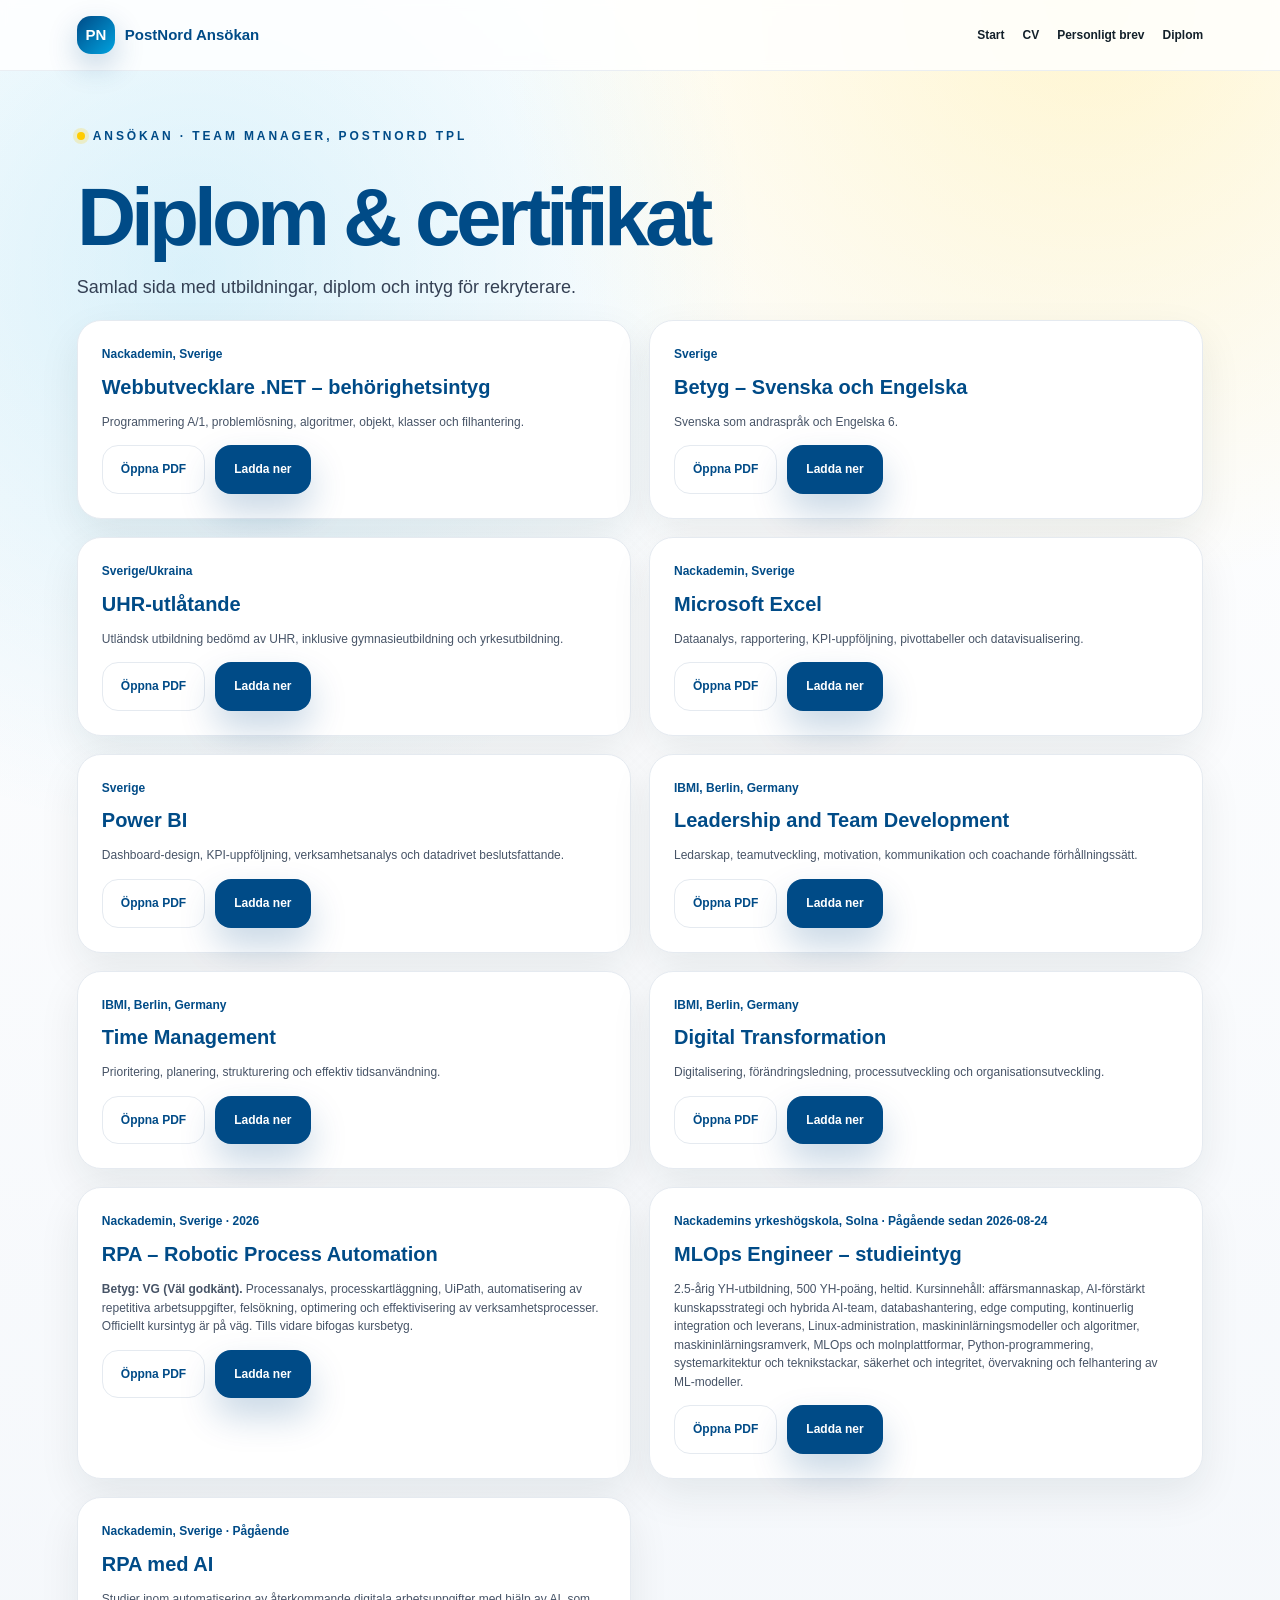
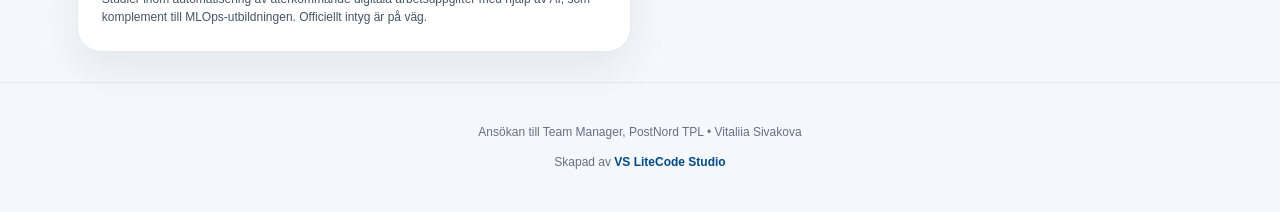
==== html/diplom.html @ fef62943 "Initial commit: PostNord TPL Team Manager application site 3D career-route intro, CV/personligt brev" ====
<!DOCTYPE html>
<html lang="sv">

<head>
  <meta charset="UTF-8" />
  <meta name="viewport" content="width=device-width, initial-scale=1.0" />
  <title>Diplom & certifikat – Vitaliia Sivakova</title>
  <link rel="stylesheet" href="../css/styles.css" />
</head>

<body>

  <header class="site-header">
    <a class="brand" href="../index.html" aria-label="Startsida">
      <span class="brand-mark">PN</span>
      <span>PostNord Ansökan</span>
    </a>
    <button class="nav-toggle" aria-label="Öppna meny">☰</button>
    <nav class="nav">
      <a href="../index.html">Start</a>
      <a href="cv.html">CV</a>
      <a href="personligt-brev.html">Personligt brev</a>
      <a href="diplom.html">Diplom</a>
    </nav>
  </header>

  <main class="document-hero">
    <span class="page-kicker">Ansökan · Team Manager, PostNord TPL</span>
    <h1 class="split-3d-title">Diplom &amp; certifikat</h1>
    <p class="lead">Samlad sida med utbildningar, diplom och intyg för rekryterare.</p>
    <section class="diploma-grid">

      <article class="card diploma-card reveal">
        <div class="meta">Nackademin, Sverige</div>
        <h3>Webbutvecklare .NET – behörighetsintyg</h3>
        <p>Programmering A/1, problemlösning, algoritmer, objekt, klasser och filhantering.</p>
        <div class="mini-actions">
          <a class="btn secondary" href="../pdf/behörighetsintyg-programmering-nackademin.pdf">Öppna PDF</a>
          <a class="btn primary" href="../pdf/behörighetsintyg-programmering-nackademin.pdf" download>Ladda ner</a>
        </div>
      </article>


      <article class="card diploma-card reveal">
        <div class="meta">Sverige</div>
        <h3>Betyg – Svenska och Engelska</h3>
        <p>Svenska som andraspråk och Engelska 6.</p>
        <div class="mini-actions">
          <a class="btn secondary" href="../pdf/betyg-sverige-sv-eng.pdf">Öppna PDF</a>
          <a class="btn primary" href="../pdf/betyg-sverige-sv-eng.pdf" download>Ladda ner</a>
        </div>
      </article>


      <article class="card diploma-card reveal">
        <div class="meta">Sverige/Ukraina</div>
        <h3>UHR-utlåtande</h3>
        <p>Utländsk utbildning bedömd av UHR, inklusive gymnasieutbildning och yrkesutbildning.</p>
        <div class="mini-actions">
          <a class="btn secondary" href="../pdf/uhr-utlatande.pdf">Öppna PDF</a>
          <a class="btn primary" href="../pdf/uhr-utlatande.pdf" download>Ladda ner</a>
        </div>
      </article>


      <article class="card diploma-card reveal">
        <div class="meta">Nackademin, Sverige</div>
        <h3>Microsoft Excel</h3>
        <p>Dataanalys, rapportering, KPI-uppföljning, pivottabeller och datavisualisering.</p>
        <div class="mini-actions">
          <a class="btn secondary" href="../pdf/excel-nackademin.pdf">Öppna PDF</a>
          <a class="btn primary" href="../pdf/excel-nackademin.pdf" download>Ladda ner</a>
        </div>
      </article>


      <article class="card diploma-card reveal">
        <div class="meta">Sverige</div>
        <h3>Power BI</h3>
        <p>Dashboard-design, KPI-uppföljning, verksamhetsanalys och datadrivet beslutsfattande.</p>
        <div class="mini-actions">
          <a class="btn secondary" href="../pdf/power-bi-certificate.pdf">Öppna PDF</a>
          <a class="btn primary" href="../pdf/power-bi-certificate.pdf" download>Ladda ner</a>
        </div>
      </article>


      <article class="card diploma-card reveal">
        <div class="meta">IBMI, Berlin, Germany</div>
        <h3>Leadership and Team Development</h3>
        <p>Ledarskap, teamutveckling, motivation, kommunikation och coachande förhållningssätt.</p>
        <div class="mini-actions">
          <a class="btn secondary" href="../pdf/leadership-team-development-ibmi.pdf">Öppna PDF</a>
          <a class="btn primary" href="../pdf/leadership-team-development-ibmi.pdf" download>Ladda ner</a>
        </div>
      </article>


      <article class="card diploma-card reveal">
        <div class="meta">IBMI, Berlin, Germany</div>
        <h3>Time Management</h3>
        <p>Prioritering, planering, strukturering och effektiv tidsanvändning.</p>
        <div class="mini-actions">
          <a class="btn secondary" href="../pdf/time-management-ibmi.pdf">Öppna PDF</a>
          <a class="btn primary" href="../pdf/time-management-ibmi.pdf" download>Ladda ner</a>
        </div>
      </article>


      <article class="card diploma-card reveal">
        <div class="meta">IBMI, Berlin, Germany</div>
        <h3>Digital Transformation</h3>
        <p>Digitalisering, förändringsledning, processutveckling och organisationsutveckling.</p>
        <div class="mini-actions">
          <a class="btn secondary" href="../pdf/digital-transformation-ibmi.pdf">Öppna PDF</a>
          <a class="btn primary" href="../pdf/digital-transformation-ibmi.pdf" download>Ladda ner</a>
        </div>
      </article>


      

    
      

    
      <article class="card diploma-card reveal">
        <div class="meta">Nackademin, Sverige · 2026</div>
        <h3>RPA – Robotic Process Automation</h3>
        <p><strong>Betyg: VG (Väl godkänt).</strong> Processanalys, processkartläggning, UiPath, automatisering av repetitiva arbetsuppgifter, felsökning, optimering och effektivisering av verksamhetsprocesser. Officiellt kursintyg är på väg. Tills vidare bifogas kursbetyg.</p>
        <div class="mini-actions">
          <a class="btn secondary" href="../pdf/RPA_VG_Nackademin_Official.png">Öppna PDF</a>
          <a class="btn primary" href="../pdf/RPA_VG_Nackademin_Official.png" download>Ladda ner</a>
        </div>
      </article>

      <article class="card diploma-card reveal">
        <div class="meta">Nackademins yrkeshögskola, Solna · Pågående sedan 2026-08-24</div>
        <h3>MLOps Engineer – studieintyg</h3>
        <p>2.5-årig YH-utbildning, 500 YH-poäng, heltid. Kursinnehåll: affärsmannaskap, AI-förstärkt kunskapsstrategi och hybrida AI-team, databashantering, edge computing, kontinuerlig integration och leverans, Linux-administration, maskininlärningsmodeller och algoritmer, maskininlärningsramverk, MLOps och molnplattformar, Python-programmering, systemarkitektur och teknikstackar, säkerhet och integritet, övervakning och felhantering av ML-modeller.</p>
        <div class="mini-actions">
          <a class="btn secondary" href="../pdf/studieintyg-mlops-engineer-nackademin.pdf">Öppna PDF</a>
          <a class="btn primary" href="../pdf/studieintyg-mlops-engineer-nackademin.pdf" download>Ladda ner</a>
        </div>
      </article>

      <article class="card diploma-card reveal">
        <div class="meta">Nackademin, Sverige · Pågående</div>
        <h3>RPA med AI</h3>
        <p>Studier inom automatisering av återkommande digitala arbetsuppgifter med hjälp av AI, som komplement till MLOps-utbildningen. Officiellt intyg är på väg.</p>
      </article>

    </section>
  </main>

  <footer class="footer">
    <p>Ansökan till Team Manager, PostNord TPL • Vitaliia Sivakova</p>
    <p>Skapad av <a class="studio-link" href="https://bondarenkovita35-afk.github.io/vs-litecode-studio/"
        target="_blank" rel="noopener">VS LiteCode Studio</a></p>
  </footer>

  <script src="../js/app.js"></script>
</body>

</html>
---- css/styles.css ----
:root{
  --blue:#004B87;
  --light-blue:#00A3E0;
  --yellow:#FFCC00;
  --ink:#13202A;
  --muted:#667085;
  --bg:#F4F7FB;
  --card:#FFFFFF;
  --line:#E5EAF0;
  --shadow:0 24px 70px rgba(19,32,42,.14);
  --radius:24px;
}

*{box-sizing:border-box}
html{scroll-behavior:smooth}
body{
  margin:0;
  font-family:Arial, Helvetica, sans-serif;
  font-size:12px;
  line-height:1.55;
  color:var(--ink);
  background:
    radial-gradient(circle at 15% 15%, rgba(0,163,224,.14), transparent 30%),
    radial-gradient(circle at 85% 0%, rgba(255,204,0,.18), transparent 28%),
    linear-gradient(180deg,#fff,var(--bg));
  min-height:100vh;
}

body.loading{overflow:hidden}

/* ===================== INTRO — karriärresan ===================== */
.intro{
  position:fixed;inset:0;z-index:1000;overflow:hidden;perspective:1600px;color:#fff;
  background:
    radial-gradient(circle at 18% 12%, rgba(0,163,224,.16), transparent 32%),
    radial-gradient(circle at 85% 85%, rgba(255,204,0,.10), transparent 30%),
    linear-gradient(160deg,#03060c 0%,#071b33 55%,#020409 100%);
  transition:opacity 1s ease, visibility 1s ease, transform 1s ease;
}
.intro.hide{opacity:0;visibility:hidden;transform:scale(1.04)}

.starfield{
  position:absolute;inset:0;pointer-events:none;z-index:1;
  background-image:
    radial-gradient(circle, rgba(255,255,255,.95) 0 1px, transparent 1.6px),
    radial-gradient(circle, rgba(255,204,0,.75) 0 1px, transparent 1.5px),
    radial-gradient(circle, rgba(0,183,255,.8) 0 1px, transparent 1.7px);
  background-size:150px 150px, 210px 210px, 270px 270px;
  background-position:0 0, 60px 80px, 120px 30px;
  opacity:.32;
  animation:starTwinkle 3.6s ease-in-out infinite alternate;
}
@keyframes starTwinkle{0%{opacity:.28}100%{opacity:.68}}

.intro.finale-active .starfield{animation-play-state:paused;opacity:0 !important}

.grid-floor{
  position:absolute;left:50%;bottom:-12%;width:170%;height:60%;
  transform:translateX(-50%) rotateX(58deg);
  background-image:
    repeating-linear-gradient(0deg, rgba(0,210,255,.30) 0 2px, transparent 2px 64px),
    repeating-linear-gradient(90deg, rgba(0,210,255,.30) 0 2px, transparent 2px 64px);
  background-position:0 0;
  -webkit-mask-image:radial-gradient(ellipse at center, #000 45%, transparent 78%);
          mask-image:radial-gradient(ellipse at center, #000 45%, transparent 78%);
  animation:gridNeonPulse 3s ease-in-out infinite alternate;
}
@keyframes gridNeonPulse{
  0%{opacity:.55;filter:drop-shadow(0 0 8px rgba(0,183,255,.4)) drop-shadow(0 0 20px rgba(0,183,255,.22))}
  100%{opacity:.95;filter:drop-shadow(0 0 16px rgba(255,204,0,.55)) drop-shadow(0 0 40px rgba(0,183,255,.5))}
}

.intro-vignette{position:absolute;inset:0;pointer-events:none;z-index:3;background:radial-gradient(ellipse at center, transparent 0 40%, rgba(0,0,0,.46) 78%, rgba(0,0,0,.82) 100%)}

.intro-topbar{position:absolute;top:0;left:0;right:0;z-index:20;display:flex;align-items:center;justify-content:space-between;padding:22px 28px}
.intro-progress-track{position:absolute;top:0;left:0;right:0;height:3px;background:rgba(255,255,255,.12);z-index:21}
.intro-progress-bar{height:100%;width:0%;background:linear-gradient(90deg,var(--light-blue),var(--yellow))}
.intro-label{font-size:11px;letter-spacing:.28em;text-transform:uppercase;color:rgba(255,255,255,.75);opacity:0;transition:opacity .8s ease}
.intro.ready .intro-label{opacity:1}
.skip-btn{font:inherit;font-size:12px;letter-spacing:.14em;text-transform:uppercase;color:#fff;background:rgba(255,255,255,.08);border:1px solid rgba(255,255,255,.28);border-radius:999px;padding:9px 16px;cursor:pointer;display:flex;align-items:center;gap:8px}
.skip-btn:hover{background:rgba(255,255,255,.18)}

.route-wrap{position:absolute;inset:0;display:grid;place-items:center;z-index:4;transform-style:preserve-3d;opacity:1;transition:opacity 1s ease}
.intro.finale-active .route-wrap{opacity:0}
.intro.finale-active .grid-floor{animation-play-state:paused;opacity:0!important;transition:opacity .8s ease}
.route-tilt{position:relative;width:min(1240px,95vw);aspect-ratio:2/1;transform-style:preserve-3d}
.route-svg{position:absolute;inset:0;width:100%;height:100%;overflow:visible}
.route-svg-mobile{display:none}
.route-path{fill:none;stroke:url(#routeGrad);stroke-width:3;stroke-linecap:round;filter:drop-shadow(0 0 8px rgba(0,183,255,.5))}
.marker{position:absolute;width:12px;height:12px;margin:-6px;border-radius:50%;background:#fff;box-shadow:0 0 14px #fff,0 0 34px rgba(0,183,255,.9);opacity:0;transition:opacity .3s ease}
.marker.show{opacity:1}

.pin{position:absolute;left:var(--dx);top:var(--dy);transform:translate(-50%,-50%);text-align:center;z-index:6}
.pin-dot{width:12px;height:12px;margin:0 auto;border-radius:50%;background:#8ee8ff;box-shadow:0 0 14px #8ee8ff,0 0 32px rgba(0,183,255,.85);opacity:0;transform:scale(.3);transition:opacity .4s ease, transform .4s cubic-bezier(.16,1,.3,1)}
.pin-dot.gold{background:#ffe28a;box-shadow:0 0 16px #ffe28a,0 0 38px rgba(255,204,0,.9)}
.pin.show .pin-dot{opacity:1;transform:scale(1)}
.pin-card{position:absolute;left:50%;transform:translate(-50%,8px);width:250px;padding:14px 17px;border-radius:16px;background:rgba(4,16,30,.8);border:1px solid rgba(255,255,255,.18);backdrop-filter:blur(3px);opacity:0;transition:opacity .5s ease .1s, transform .5s cubic-bezier(.16,1,.3,1) .1s;pointer-events:none}
.pin-card b{display:block;font-size:15px;letter-spacing:.02em;color:#ffe28a}
.pin-card span{display:block;margin-top:5px;font-size:13px;line-height:1.4;color:#dff3ff}
.pin.above .pin-card{bottom:18px;transform:translate(-50%,8px)}
.pin.below .pin-card{top:18px;transform:translate(-50%,-8px)}
.pin.show .pin-card{opacity:1;transform:translate(-50%,0)}
.pin-short{display:none;font-size:11px;font-weight:800;letter-spacing:.03em;color:#ffe28a;white-space:nowrap}
.pin.show:not(.active) .pin-card{width:auto;padding:7px 12px;border-radius:10px}
.pin.show:not(.active) .pin-card b,.pin.show:not(.active) .pin-card span{display:none}
.pin.show:not(.active) .pin-card .pin-short{display:block}
.pin.active .pin-dot{transform:scale(1.25)}
.pin-card.gold b{color:#fff4bf}
.pin-card.gold{border-color:rgba(255,204,0,.35)}
/* on the wide desktop route the first/last waypoint sit close to its edge —
   anchor their cards inward instead of centering, so nothing overflows
   off-screen even on a narrower desktop window. Not needed below 821px:
   the mobile route below is a different, vertical layout where no
   waypoint sits near the screen edge. */
@media(min-width:821px){
  .pin.edge-left .pin-card{left:0;transform:translate(0,8px)}
  .pin.edge-left.below .pin-card{transform:translate(0,-8px)}
  .pin.edge-left.show:not(.active) .pin-card{transform:translate(0,8px)}
  .pin.edge-right .pin-card{left:auto;right:0;transform:translate(0,8px)}
  .pin.edge-right.below .pin-card{transform:translate(0,-8px)}
  .pin.edge-right.show:not(.active) .pin-card{transform:translate(0,8px)}
}

.finale{position:absolute;inset:0;display:grid;place-items:center;text-align:center;z-index:8;opacity:0;pointer-events:none;transform:translateZ(0) scale(.92);transition:opacity .8s ease, transform .8s cubic-bezier(.16,1,.3,1)}
.finale.show{opacity:1;transform:translateZ(0) scale(1)}
.photo-portal{width:190px;height:190px;border-radius:50%;overflow:hidden;border:3px solid rgba(255,204,0,.85);box-shadow:0 0 60px rgba(0,183,255,.55),0 0 110px rgba(255,204,0,.3);opacity:0;transform:scale(.4) rotate(-16deg);filter:blur(4px);transition:opacity .9s cubic-bezier(.16,1,.3,1), transform .9s cubic-bezier(.16,1,.3,1), filter .9s ease}
.photo-portal img{width:100%;height:100%;object-fit:cover;object-position:center 20%;display:block}
.finale.show .photo-portal{opacity:1;transform:scale(1) rotate(0);filter:blur(0)}
.word{position:relative;font-family:Georgia,'Times New Roman',serif;font-weight:800;text-transform:uppercase;color:#ffe7b3;line-height:.95;white-space:nowrap;margin-top:20px;text-shadow:0 0 14px rgba(255,204,0,.42),0 0 32px rgba(0,183,255,.26),0 16px 60px rgba(0,0,0,.7);opacity:0;transition:opacity .3s ease}
.word.show{opacity:1}
.word::before,.word::after{content:attr(data-text);position:absolute;inset:0;pointer-events:none;mix-blend-mode:screen;opacity:.3}
.word::before{color:#28c7ff;transform:translate3d(-1.5px,-1px,0)}
.word::after{color:#ffcc00;transform:translate3d(1.5px,1px,0)}
.word-name{font-size:clamp(28px,4.6vw,60px)}
.finale-kicker{margin-top:16px;font-size:11px;letter-spacing:.34em;text-transform:uppercase;color:#bfeaff;opacity:0;transition:opacity .5s ease}
.finale-kicker.show{opacity:1}
.word-role{font-size:clamp(20px,3.2vw,38px);margin-top:4px}
.lt{display:inline-block;opacity:0;transform:translateY(20px) rotateX(70deg)}
.word.show .lt{animation:letterIn .55s cubic-bezier(.16,1,.3,1) forwards}
@keyframes letterIn{to{opacity:1;transform:translateY(0) rotateX(0)}}
.role-sub{margin-top:14px;font-size:13px;letter-spacing:.06em;color:#d8f4ff;max-width:420px;opacity:0;transition:opacity .6s ease .2s}
.role-sub.show{opacity:1}

@media(max-width:820px){
  /* the wide 2:1 desktop route becomes a tall, tighter zig-zag so it
     actually fills a phone screen instead of shrinking into a thin strip */
  .route-tilt{width:min(400px,92vw);aspect-ratio:1/2}
  .route-svg-desktop{display:none}
  .route-svg-mobile{display:block}
  .pin{left:var(--mx);top:var(--my)}

  .intro .pin-card{width:150px;font-size:10px}
  .intro .word-name{font-size:26px}
  .intro .word-role{font-size:18px}
  .intro .photo-portal{width:140px;height:140px}

  /* the mobile path zig-zags between a left and a right column with
     waypoints fairly close together vertically — a card anchored above
     or below (like on desktop) would be tall enough to cover the next
     waypoint. Anchoring it sideways, into the gap between the two
     columns, keeps it clear of its neighbours instead. */
  .pin.m-left .pin-card,.pin.m-right .pin-card{top:50%;bottom:auto;transform:translate(0,-50%)}
  .pin.m-left .pin-card{left:18px}
  .pin.m-right .pin-card{left:auto;right:18px}
  .pin.show.m-left .pin-card,.pin.show.m-right .pin-card{opacity:1;transform:translate(0,-50%)}

  /* the waypoint nearest the top of the mobile path has no room above it
     for a vertically-centered card — anchor it below the dot instead */
  .pin.m-top .pin-card,.pin.show.m-top .pin-card{top:20px;bottom:auto;transform:translate(0,0)}
}

.site-header{
  position:sticky;
  top:0;
  z-index:50;
  display:flex;
  align-items:center;
  justify-content:space-between;
  padding:16px 6vw;
  backdrop-filter:blur(4px);
  background:rgba(255,255,255,.82);
  border-bottom:1px solid rgba(229,234,240,.8);
}

.brand{
  display:flex;
  align-items:center;
  gap:10px;
  font-weight:800;
  color:var(--blue);
  text-decoration:none;
  font-size:15px;
}

.brand-mark{
  width:38px;
  height:38px;
  border-radius:14px;
  display:grid;
  place-items:center;
  background:linear-gradient(135deg,var(--blue),var(--light-blue));
  color:#fff;
  box-shadow:0 12px 30px rgba(0,75,135,.24);
}

.nav{display:flex;gap:18px}
.nav a{
  color:var(--ink);
  text-decoration:none;
  font-weight:700;
  position:relative;
}
.nav a::after{
  content:"";
  position:absolute;
  left:0;
  bottom:-6px;
  height:2px;
  width:0;
  background:var(--yellow);
  transition:.25s;
}
.nav a:hover::after{width:100%}
.nav-toggle{display:none}

.hero{
  min-height:calc(100vh - 72px);
  display:grid;
  grid-template-columns:1.05fr .95fr;
  gap:48px;
  align-items:center;
  padding:70px 6vw 60px;
  perspective:1100px;
}

.hero-copy{animation:fadeUp .9s ease both}
.eyebrow{
  display:inline-flex;
  align-items:center;
  gap:8px;
  padding:8px 13px;
  border:1px solid var(--line);
  border-radius:999px;
  background:#fff;
  font-weight:700;
  color:var(--blue);
}
.eyebrow::before{
  content:"";
  width:9px;height:9px;border-radius:50%;
  background:var(--yellow);
  box-shadow:0 0 0 5px rgba(255,204,0,.2);
}
h1{
  margin:22px 0 14px;
  font-size:clamp(42px,7vw,82px);
  line-height:.96;
  letter-spacing:-.06em;
}
h1 span{color:var(--blue)}
.lead{font-size:18px;color:#344054;max-width:720px}
.hero-actions{display:flex;gap:14px;flex-wrap:wrap;margin-top:28px}
.btn{
  display:inline-flex;
  align-items:center;
  gap:10px;
  padding:14px 18px;
  border-radius:16px;
  text-decoration:none;
  font-weight:800;
  border:1px solid transparent;
  transition:.25s ease;
}
.btn.primary{background:var(--blue);color:#fff;box-shadow:0 18px 36px rgba(0,75,135,.22)}
.btn.secondary{background:#fff;color:var(--blue);border-color:var(--line)}
.btn:hover{transform:translateY(-3px)}
.hero-card{
  position:relative;
  transform-style:preserve-3d;
  transform:rotateY(-11deg) rotateX(6deg);
  transition:transform .3s ease;
}
.hero-card:hover{transform:rotateY(-4deg) rotateX(2deg) translateY(-6px)}
.photo-frame{
  padding:14px;
  border-radius:32px;
  background:linear-gradient(145deg,#fff,#EFF5FA);
  box-shadow:var(--shadow);
}
.photo-frame img{
  display:block;
  width:100%;
  border-radius:24px;
  aspect-ratio:4/5;
  object-fit:cover;
  object-position:center 22%;
}
.floating-badge{
  position:absolute;
  right:-12px;
  bottom:42px;
  padding:16px;
  border-radius:20px;
  background:rgba(255,255,255,.92);
  box-shadow:0 18px 40px rgba(19,32,42,.17);
  backdrop-filter:blur(3px);
  font-weight:800;
  color:var(--blue);
}

.section{
  padding:72px 6vw;
}
.section-title{
  font-size:32px;
  margin:0 0 26px;
  color:var(--blue);
  letter-spacing:-.03em;
}
.grid{
  display:grid;
  grid-template-columns:repeat(3,1fr);
  gap:18px;
}
.card{
  background:var(--card);
  border:1px solid var(--line);
  border-radius:var(--radius);
  padding:24px;
  box-shadow:0 16px 42px rgba(19,32,42,.08);
  transition:.25s;
}
.card:hover{transform:translateY(-5px)}
.card h3{margin:0 0 10px;color:var(--blue);font-size:20px}
.card p{margin:0;color:#475467}
.card ul{margin:10px 0 0;padding-left:18px;color:#475467}
.card li{margin:5px 0}

.timeline{
  display:grid;
  gap:16px;
}
.timeline-item{
  display:grid;
  grid-template-columns:130px 1fr;
  gap:18px;
  align-items:start;
}
.year{
  color:var(--blue);
  font-weight:900;
  font-size:14px;
}
.document-hero{
  padding:56px 6vw 30px;
  perspective:1000px;
}
.page-kicker{
  display:inline-flex;
  align-items:center;
  gap:8px;
  margin-bottom:10px;
  font-size:12px;
  font-weight:800;
  letter-spacing:.24em;
  text-transform:uppercase;
  color:var(--blue);
  opacity:0;
  animation:kickerFade .6s ease forwards .1s;
}
.page-kicker::before{
  content:"";
  width:8px;height:8px;border-radius:50%;
  background:var(--yellow);
  box-shadow:0 0 0 4px rgba(255,204,0,.2);
}
@keyframes kickerFade{to{opacity:1}}
.split-3d-title{perspective:700px;display:block}
.pt-letter{
  display:inline-block;
  opacity:0;
  transform:translateY(26px) rotateX(75deg) translateZ(-40px);
  animation:ptLetterIn .6s cubic-bezier(.16,1,.3,1) forwards;
}
@keyframes ptLetterIn{to{opacity:1;transform:translateY(0) rotateX(0) translateZ(0)}}
.pdf-box{
  background:#fff;
  border:1px solid var(--line);
  border-radius:24px;
  padding:18px;
  box-shadow:var(--shadow);
}
.pdf-box.reveal{
  transform:translateY(30px) rotateX(9deg) scale(.98);
  transform-origin:top center;
}
.pdf-box.reveal.show{
  transform:translateY(0) rotateX(0) scale(1);
}
.diploma-card.reveal{
  transform:translateY(24px) rotateX(10deg) scale(.97);
  transform-origin:top center;
}
.diploma-card.reveal.show{
  transform:translateY(0) rotateX(0) scale(1);
}
.pdf-toolbar{
  display:flex;
  justify-content:space-between;
  gap:12px;
  flex-wrap:wrap;
  align-items:center;
  margin-bottom:12px;
}
.pdf-view{
  width:100%;
  height:78vh;
  border:1px solid var(--line);
  border-radius:16px;
  background:#fff;
}
.diploma-grid{
  display:grid;
  grid-template-columns:repeat(2,1fr);
  gap:18px;
  perspective:1000px;
}
.diploma-card .meta{font-weight:800;color:var(--blue);margin-bottom:8px}
.diploma-card .mini-actions{display:flex;gap:10px;flex-wrap:wrap;margin-top:14px}
.footer{
  padding:28px 6vw;
  text-align:center;
  color:var(--muted);
  border-top:1px solid var(--line);
}
.reveal{opacity:0;transform:translateY(24px);transition:.7s ease}
.reveal.show{opacity:1;transform:none}

@keyframes fadeUp{
  from{opacity:0;transform:translateY(26px)}
  to{opacity:1;transform:none}
}

@media(max-width:900px){
  .hero{grid-template-columns:1fr}
  .grid,.diploma-grid{grid-template-columns:1fr}
  .timeline-item{grid-template-columns:1fr}
  .nav{
    position:absolute;
    right:6vw;
    top:62px;
    display:none;
    flex-direction:column;
    background:#fff;
    border:1px solid var(--line);
    border-radius:18px;
    padding:18px;
    box-shadow:var(--shadow);
  }
  .nav.open{display:flex}
  .nav-toggle{
    display:block;
    border:0;
    background:var(--blue);
    color:#fff;
    border-radius:12px;
    padding:9px 12px;
    font-size:18px;
  }
}

.studio-link{
  color:var(--blue);
  font-weight:800;
  text-decoration:none;
}
.studio-link:hover{text-decoration:underline}
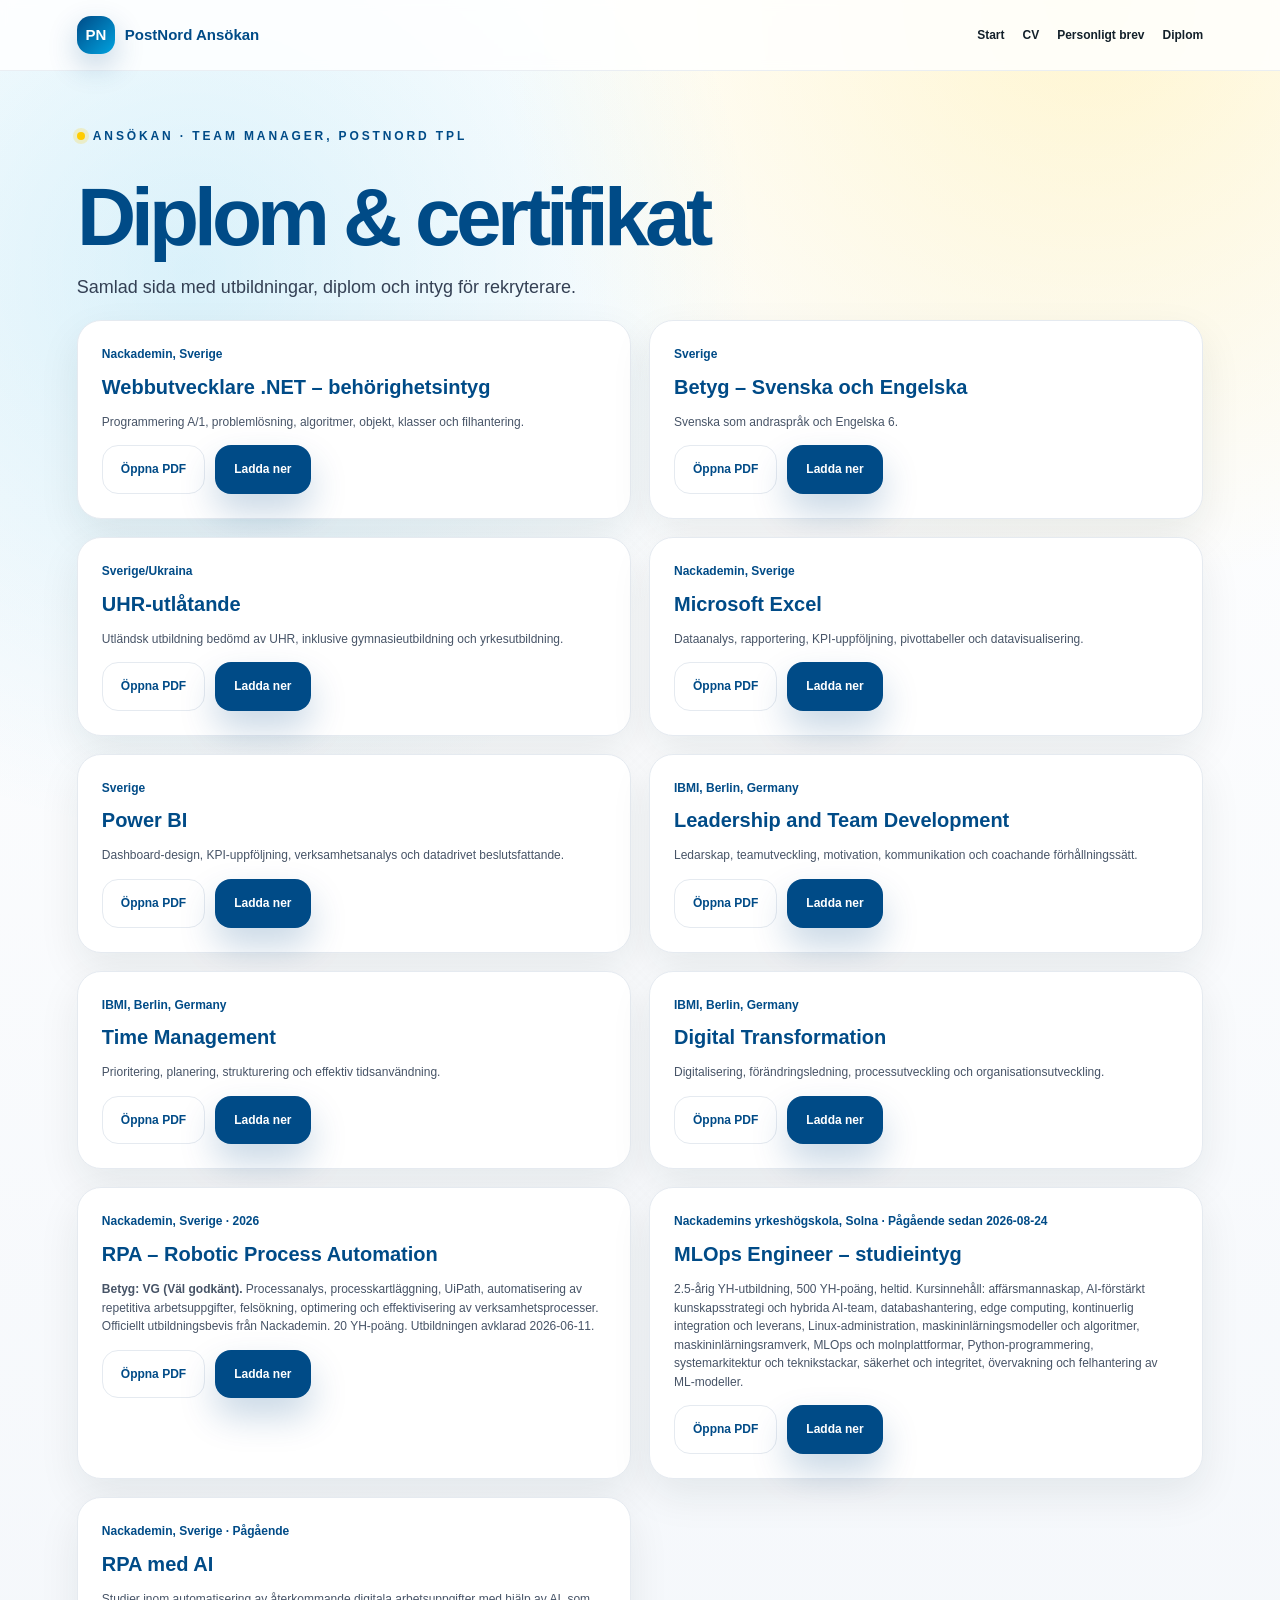
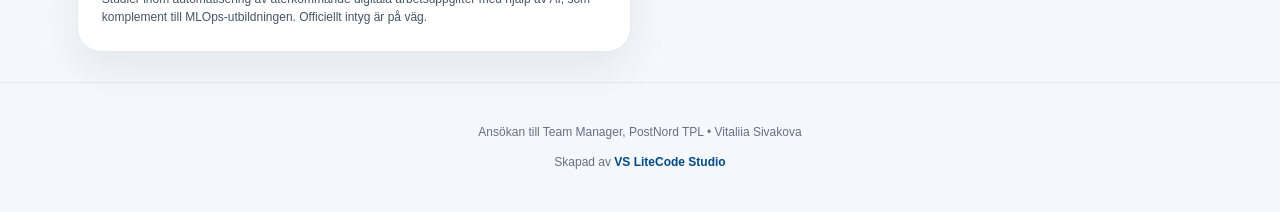
==== commit 0f6c86c5: "Link official RPA certificate and update completion details" ====
--- a/html/diplom.html
+++ b/html/diplom.html
@@ -127,10 +127,10 @@
       <article class="card diploma-card reveal">
         <div class="meta">Nackademin, Sverige · 2026</div>
         <h3>RPA – Robotic Process Automation</h3>
-        <p><strong>Betyg: VG (Väl godkänt).</strong> Processanalys, processkartläggning, UiPath, automatisering av repetitiva arbetsuppgifter, felsökning, optimering och effektivisering av verksamhetsprocesser. Officiellt kursintyg är på väg. Tills vidare bifogas kursbetyg.</p>
+        <p><strong>Betyg: VG (Väl godkänt).</strong> Processanalys, processkartläggning, UiPath, automatisering av repetitiva arbetsuppgifter, felsökning, optimering och effektivisering av verksamhetsprocesser. Officiellt utbildningsbevis från Nackademin. 20 YH-poäng. Utbildningen avklarad 2026-06-11.</p>
         <div class="mini-actions">
-          <a class="btn secondary" href="../pdf/RPA_VG_Nackademin_Official.png">Öppna PDF</a>
-          <a class="btn primary" href="../pdf/RPA_VG_Nackademin_Official.png" download>Ladda ner</a>
+          <a class="btn secondary" href="../pdf/utbildningsbevis-yh-kurs-279263-robotic-process-automation-26.pdf">Öppna PDF</a>
+          <a class="btn primary" href="../pdf/utbildningsbevis-yh-kurs-279263-robotic-process-automation-26.pdf" download>Ladda ner</a>
         </div>
       </article>
 
@@ -162,4 +162,4 @@
   <script src="../js/app.js"></script>
 </body>
 
-</html>+</html>
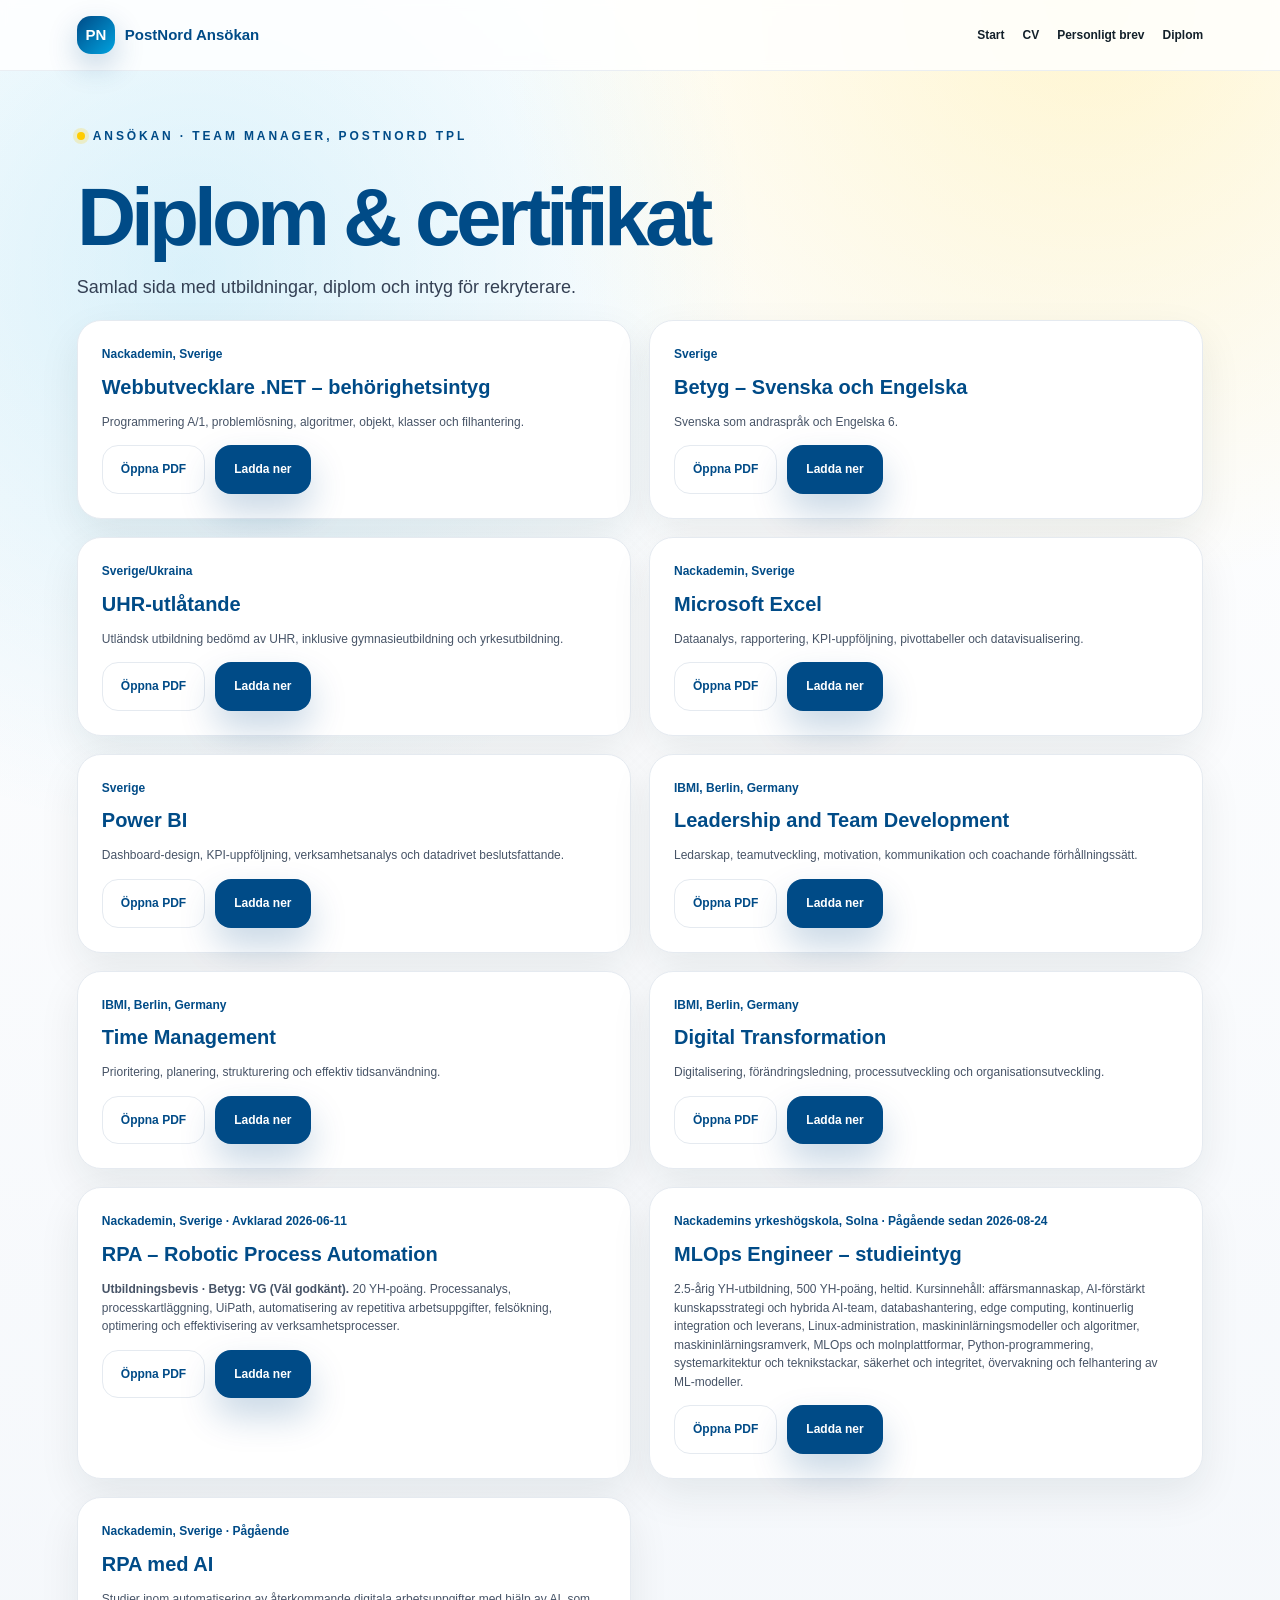
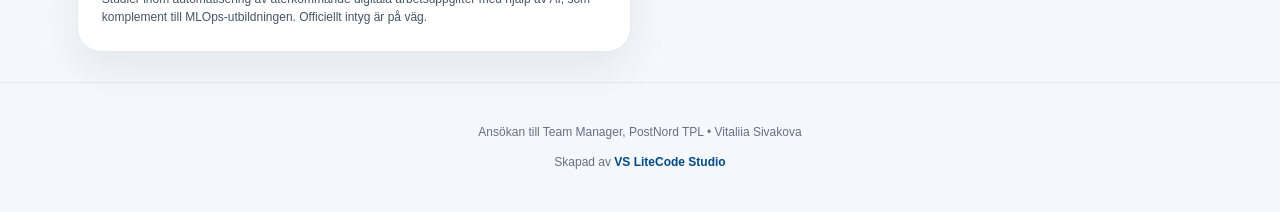
==== commit f5d29789: "Replace RPA course proof with the official utbildningsbevis Real certificate arrived (VG, 20 YH-poän" ====
--- a/html/diplom.html
+++ b/html/diplom.html
@@ -125,12 +125,12 @@
 
     
       <article class="card diploma-card reveal">
-        <div class="meta">Nackademin, Sverige · 2026</div>
+        <div class="meta">Nackademin, Sverige · Avklarad 2026-06-11</div>
         <h3>RPA – Robotic Process Automation</h3>
-        <p><strong>Betyg: VG (Väl godkänt).</strong> Processanalys, processkartläggning, UiPath, automatisering av repetitiva arbetsuppgifter, felsökning, optimering och effektivisering av verksamhetsprocesser. Officiellt utbildningsbevis från Nackademin. 20 YH-poäng. Utbildningen avklarad 2026-06-11.</p>
+        <p><strong>Utbildningsbevis · Betyg: VG (Väl godkänt).</strong> 20 YH-poäng. Processanalys, processkartläggning, UiPath, automatisering av repetitiva arbetsuppgifter, felsökning, optimering och effektivisering av verksamhetsprocesser.</p>
         <div class="mini-actions">
-          <a class="btn secondary" href="../pdf/utbildningsbevis-yh-kurs-279263-robotic-process-automation-26.pdf">Öppna PDF</a>
-          <a class="btn primary" href="../pdf/utbildningsbevis-yh-kurs-279263-robotic-process-automation-26.pdf" download>Ladda ner</a>
+          <a class="btn secondary" href="../pdf/utbildningsbevis-rpa-nackademin.pdf">Öppna PDF</a>
+          <a class="btn primary" href="../pdf/utbildningsbevis-rpa-nackademin.pdf" download>Ladda ner</a>
         </div>
       </article>
 
@@ -162,4 +162,4 @@
   <script src="../js/app.js"></script>
 </body>
 
-</html>
+</html>
